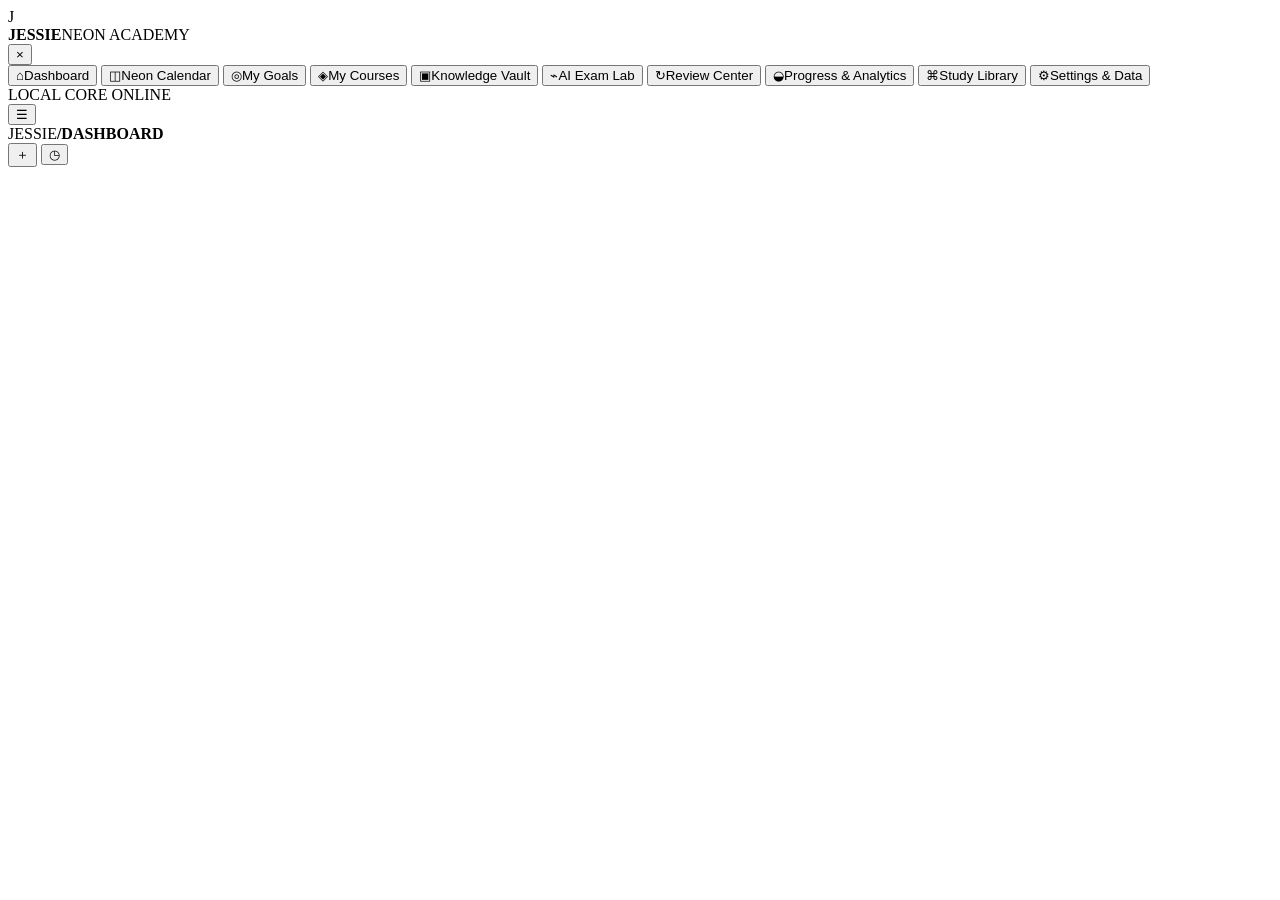
==== academy/index.html @ 430967e5 "Build JESSIE Neon Academy shell" ====
<!doctype html>
<html lang="en">
<head>
<meta charset="utf-8">
<meta name="viewport" content="width=device-width,initial-scale=1,viewport-fit=cover">
<meta name="theme-color" content="#050505">
<meta name="description" content="JESSIE NEON ACADEMY — personal learning calendar, knowledge vault and exam lab.">
<title>JESSIE NEON ACADEMY</title>
<link rel="manifest" href="manifest.json">
<link rel="stylesheet" href="styles.css">
</head>
<body>
<div id="app">
  <aside class="sidebar" id="sidebar">
    <div class="brand">
      <div class="brand-orb">J</div>
      <div><strong>JESSIE</strong><span>NEON ACADEMY</span></div>
    </div>
    <button class="mobile-close" id="mobileClose">×</button>
    <nav id="nav">
      <button class="nav-item active" data-view="dashboard"><span>⌂</span>Dashboard</button>
      <button class="nav-item" data-view="calendar"><span>◫</span>Neon Calendar</button>
      <button class="nav-item" data-view="goals"><span>◎</span>My Goals</button>
      <button class="nav-item" data-view="courses"><span>◈</span>My Courses</button>
      <button class="nav-item" data-view="vault"><span>▣</span>Knowledge Vault</button>
      <button class="nav-item" data-view="exam"><span>⌁</span>AI Exam Lab</button>
      <button class="nav-item" data-view="review"><span>↻</span>Review Center</button>
      <button class="nav-item" data-view="analytics"><span>◒</span>Progress & Analytics</button>
      <button class="nav-item" data-view="library"><span>⌘</span>Study Library</button>
      <button class="nav-item" data-view="settings"><span>⚙</span>Settings & Data</button>
    </nav>
    <div class="side-status"><i></i><span>LOCAL CORE ONLINE</span></div>
  </aside>

  <main class="main">
    <header class="topbar">
      <button class="menu-btn" id="menuBtn">☰</button>
      <div class="crumb"><span>JESSIE</span><b>/</b><strong id="viewTitle">DASHBOARD</strong></div>
      <div class="top-actions">
        <button class="icon-btn" id="quickAdd" title="Quick capture">＋</button>
        <button class="icon-btn" id="todayBtn" title="Today">◷</button>
      </div>
    </header>
    <div id="view" class="view"></div>
  </main>
</div>

<div class="toast-stack" id="toasts"></div>
<div class="modal-backdrop" id="modalBackdrop">
  <div class="modal" id="modal"></div>
</div>

<script src="app.js"></script>
</body>
</html>
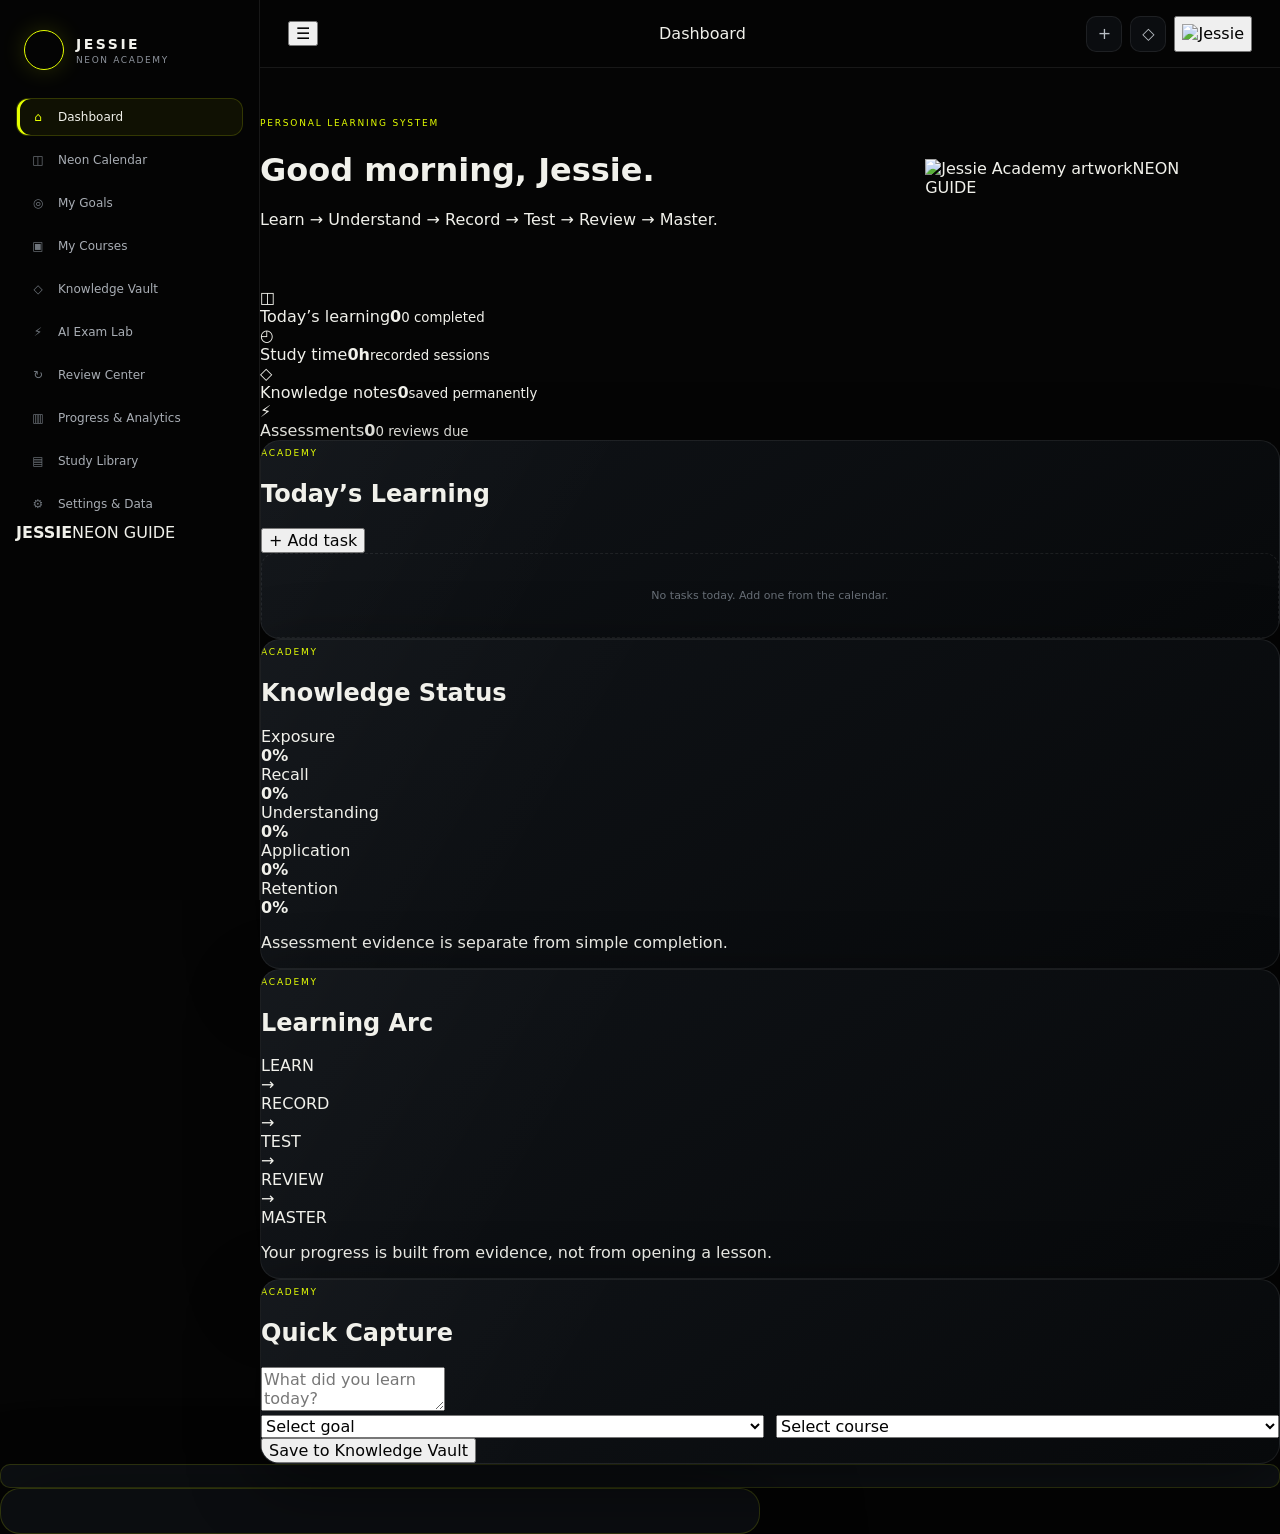
==== commit 624e7128: "Build standalone Neon Academy interface shell with Jessie artwork slot" ====
--- a/academy/index.html
+++ b/academy/index.html
@@ -1,55 +1,32 @@
 <!doctype html>
 <html lang="en">
 <head>
-<meta charset="utf-8">
-<meta name="viewport" content="width=device-width,initial-scale=1,viewport-fit=cover">
-<meta name="theme-color" content="#050505">
-<meta name="description" content="JESSIE NEON ACADEMY — personal learning calendar, knowledge vault and exam lab.">
-<title>JESSIE NEON ACADEMY</title>
-<link rel="manifest" href="manifest.json">
-<link rel="stylesheet" href="styles.css">
+<meta charset="utf-8"><meta name="viewport" content="width=device-width,initial-scale=1,viewport-fit=cover">
+<meta name="theme-color" content="#050505"><meta name="description" content="JESSIE NEON ACADEMY — personal learning calendar, knowledge vault and exam lab.">
+<title>JESSIE NEON ACADEMY</title><link rel="manifest" href="manifest.json"><link rel="stylesheet" href="styles.css">
 </head>
 <body>
 <div id="app">
-  <aside class="sidebar" id="sidebar">
-    <div class="brand">
-      <div class="brand-orb">J</div>
-      <div><strong>JESSIE</strong><span>NEON ACADEMY</span></div>
-    </div>
-    <button class="mobile-close" id="mobileClose">×</button>
-    <nav id="nav">
-      <button class="nav-item active" data-view="dashboard"><span>⌂</span>Dashboard</button>
-      <button class="nav-item" data-view="calendar"><span>◫</span>Neon Calendar</button>
-      <button class="nav-item" data-view="goals"><span>◎</span>My Goals</button>
-      <button class="nav-item" data-view="courses"><span>◈</span>My Courses</button>
-      <button class="nav-item" data-view="vault"><span>▣</span>Knowledge Vault</button>
-      <button class="nav-item" data-view="exam"><span>⌁</span>AI Exam Lab</button>
-      <button class="nav-item" data-view="review"><span>↻</span>Review Center</button>
-      <button class="nav-item" data-view="analytics"><span>◒</span>Progress & Analytics</button>
-      <button class="nav-item" data-view="library"><span>⌘</span>Study Library</button>
-      <button class="nav-item" data-view="settings"><span>⚙</span>Settings & Data</button>
-    </nav>
-    <div class="side-status"><i></i><span>LOCAL CORE ONLINE</span></div>
-  </aside>
-
-  <main class="main">
-    <header class="topbar">
-      <button class="menu-btn" id="menuBtn">☰</button>
-      <div class="crumb"><span>JESSIE</span><b>/</b><strong id="viewTitle">DASHBOARD</strong></div>
-      <div class="top-actions">
-        <button class="icon-btn" id="quickAdd" title="Quick capture">＋</button>
-        <button class="icon-btn" id="todayBtn" title="Today">◷</button>
-      </div>
-    </header>
-    <div id="view" class="view"></div>
-  </main>
-</div>
-
-<div class="toast-stack" id="toasts"></div>
-<div class="modal-backdrop" id="modalBackdrop">
-  <div class="modal" id="modal"></div>
-</div>
-
+<aside class="sidebar" id="sidebar">
+  <div class="brand"><div class="brand-orb"><img src="jessie-academy.webp" alt=""></div><div><strong>JESSIE</strong><span>NEON ACADEMY</span></div></div>
+  <nav id="nav">
+    <button class="nav-item active" data-view="dashboard"><span>⌂</span>Dashboard</button>
+    <button class="nav-item" data-view="calendar"><span>◫</span>Neon Calendar</button>
+    <button class="nav-item" data-view="goals"><span>◎</span>My Goals</button>
+    <button class="nav-item" data-view="courses"><span>▣</span>My Courses</button>
+    <button class="nav-item" data-view="vault"><span>◇</span>Knowledge Vault</button>
+    <button class="nav-item" data-view="exam"><span>⚡</span>AI Exam Lab</button>
+    <button class="nav-item" data-view="review"><span>↻</span>Review Center</button>
+    <button class="nav-item" data-view="analytics"><span>▥</span>Progress & Analytics</button>
+    <button class="nav-item" data-view="library"><span>▤</span>Study Library</button>
+    <button class="nav-item" data-view="settings"><span>⚙</span>Settings & Data</button>
+  </nav>
+  <div class="side-art"><img src="jessie-academy.webp" alt=""><b>JESSIE</b><span>NEON GUIDE</span></div>
+</aside>
+<main class="main">
+<header class="topbar"><button id="mobileMenu" class="mobile-menu">☰</button><div class="page-title">Dashboard</div><div class="top-actions"><button class="icon-btn" data-action="add-task">+</button><button class="icon-btn" data-action="add-note">◇</button><button class="avatar"><img src="jessie-academy.webp" alt="Jessie"></button></div></header>
+<div id="view"></div>
+</main></div>
+<div id="toast" class="toast"></div><div id="modal" class="modal"></div>
 <script src="app.js"></script>
-</body>
-</html>+</body></html>
--- a/academy/styles.css
+++ b/academy/styles.css
@@ -0,0 +1,56 @@
+:root{
+  --black:#050505;--charcoal:#0b0d10;--panel:#0e1115;--panel2:#12161b;
+  --yellow:#e5ff00;--yellow2:#afc000;--white:#f1f1eb;--muted:#8e949d;
+  --line:rgba(229,255,0,.16);--line2:rgba(255,255,255,.08);
+  --shadow:0 20px 70px rgba(0,0,0,.45);--radius:20px;
+  font-family:Inter,ui-sans-serif,system-ui,-apple-system,BlinkMacSystemFont,"Segoe UI",sans-serif;
+}
+*{box-sizing:border-box}html,body{margin:0;min-height:100%;background:var(--black);color:var(--white)}
+body{overflow-x:hidden}
+body:before{content:"";position:fixed;inset:0;pointer-events:none;background:
+ radial-gradient(circle at 78% 12%,rgba(229,255,0,.055),transparent 28%),
+ radial-gradient(circle at 15% 85%,rgba(175,192,0,.04),transparent 30%),
+ linear-gradient(120deg,transparent 0 48%,rgba(255,255,255,.012) 49%,transparent 50%);z-index:-1}
+button,input,textarea,select{font:inherit}button{cursor:pointer}
+button:focus-visible,input:focus-visible,textarea:focus-visible,select:focus-visible{outline:1px solid var(--yellow);outline-offset:2px}
+#app{min-height:100vh;display:flex}
+.sidebar{width:260px;position:fixed;inset:0 auto 0 0;background:rgba(5,5,5,.88);backdrop-filter:blur(22px);border-right:1px solid var(--line2);padding:24px 16px;z-index:20}
+.brand{display:flex;gap:12px;align-items:center;padding:6px 8px 28px}
+.brand-orb{width:40px;height:40px;border:1px solid var(--yellow);border-radius:50%;display:grid;place-items:center;color:var(--yellow);box-shadow:0 0 24px rgba(229,255,0,.16);font-weight:800}
+.brand strong{display:block;letter-spacing:.18em;font-size:14px}.brand span{display:block;color:var(--muted);font-size:9px;letter-spacing:.18em;margin-top:3px}
+nav{display:grid;gap:5px}.nav-item{border:1px solid transparent;background:transparent;color:#a8adb4;text-align:left;padding:11px 12px;border-radius:12px;display:flex;align-items:center;gap:11px;font-size:12px;transition:.2s}
+.nav-item span{width:18px;text-align:center;color:#6f757c}.nav-item:hover{background:rgba(255,255,255,.035);color:var(--white)}.nav-item.active{background:rgba(229,255,0,.055);border-color:var(--line);color:var(--white);box-shadow:inset 3px 0 var(--yellow)}.nav-item.active span{color:var(--yellow)}
+.side-status{position:absolute;bottom:20px;left:24px;right:24px;color:#666c73;font-size:8px;letter-spacing:.16em;display:flex;align-items:center;gap:8px}.side-status i{width:6px;height:6px;border-radius:50%;background:var(--yellow);box-shadow:0 0 12px var(--yellow)}
+.main{margin-left:260px;width:calc(100% - 260px);min-height:100vh}
+.topbar{height:68px;border-bottom:1px solid var(--line2);display:flex;align-items:center;justify-content:space-between;padding:0 28px;background:rgba(5,5,5,.68);backdrop-filter:blur(18px);position:sticky;top:0;z-index:15}
+.crumb{display:flex;align-items:center;gap:9px;font-size:10px;letter-spacing:.14em}.crumb span{color:var(--yellow)}.crumb b{color:#454a50}.crumb strong{font-size:10px}
+.top-actions{display:flex;gap:8px}.icon-btn,.menu-btn{border:1px solid var(--line2);background:#0b0d10;color:#b9bec4;width:36px;height:36px;border-radius:10px}.icon-btn:hover{border-color:var(--line);color:var(--yellow)}
+.menu-btn{display:none}.view{padding:28px;max-width:1500px;margin:auto}
+.page-head{display:flex;align-items:end;justify-content:space-between;gap:18px;margin-bottom:22px}.eyebrow{font-size:9px;letter-spacing:.2em;color:var(--yellow);text-transform:uppercase}.page-head h1{font-size:28px;line-height:1.1;margin:6px 0}.sub{color:var(--muted);font-size:12px;max-width:760px;line-height:1.6}
+.btn{border:1px solid var(--line);background:rgba(229,255,0,.08);color:var(--yellow);border-radius:10px;padding:10px 14px;font-size:11px;font-weight:700}.btn:hover{background:rgba(229,255,0,.14)}.btn.ghost{background:transparent;border-color:var(--line2);color:#c2c6ca}.btn.danger{color:#ff9a9a;border-color:rgba(255,100,100,.2);background:rgba(255,80,80,.04)}
+.grid{display:grid;gap:14px}.g2{grid-template-columns:repeat(2,minmax(0,1fr))}.g3{grid-template-columns:repeat(3,minmax(0,1fr))}.g4{grid-template-columns:repeat(4,minmax(0,1fr))}
+.panel{background:linear-gradient(145deg,rgba(18,22,27,.88),rgba(8,10,12,.9));border:1px solid var(--line2);border-radius:var(--radius);box-shadow:var(--shadow);position:relative;overflow:hidden}.panel:after{content:"";position:absolute;inset:0;pointer-events:none;background:linear-gradient(120deg,rgba(255,255,255,.025),transparent 34%)}.panel-body{padding:18px;position:relative;z-index:1}
+.stat{min-height:125px}.stat small{display:block;color:#777d85;font-size:9px;letter-spacing:.13em;text-transform:uppercase}.stat b{display:block;font-size:30px;margin-top:13px;color:var(--white)}.stat em{font-style:normal;color:var(--yellow);font-size:10px}
+.section-title{display:flex;justify-content:space-between;align-items:center;margin-bottom:13px}.section-title h2{font-size:12px;letter-spacing:.12em;margin:0}.section-title span{font-size:9px;color:#6d737b}
+.progress{height:6px;background:#20242a;border-radius:99px;overflow:hidden}.progress i{display:block;height:100%;background:var(--yellow);box-shadow:0 0 14px rgba(229,255,0,.35)}
+.list{display:grid;gap:8px}.row{border:1px solid var(--line2);border-radius:12px;padding:12px;display:flex;justify-content:space-between;gap:12px;align-items:center;background:rgba(255,255,255,.018)}.row:hover{border-color:var(--line)}
+.row-main{min-width:0}.row-main strong{display:block;font-size:12px}.row-main small{display:block;color:#777e86;margin-top:4px;font-size:10px}.row-actions{display:flex;gap:6px;flex-shrink:0}
+.pill{font-size:8px;border:1px solid var(--line);color:var(--yellow);border-radius:99px;padding:4px 7px;letter-spacing:.08em;text-transform:uppercase}.pill.gray{border-color:var(--line2);color:#8a9098}
+.input,.select,.textarea{width:100%;background:#090b0e;color:var(--white);border:1px solid var(--line2);border-radius:10px;padding:10px 11px;font-size:11px}.textarea{min-height:120px;resize:vertical}.input:focus,.select:focus,.textarea:focus{border-color:var(--line);outline:none}.field{display:grid;gap:6px}.field label{font-size:9px;color:#777d84;letter-spacing:.08em;text-transform:uppercase}.form-grid{display:grid;grid-template-columns:repeat(2,minmax(0,1fr));gap:12px}.form-grid .full{grid-column:1/-1}
+.toolbar{display:flex;gap:8px;flex-wrap:wrap;margin-bottom:14px}.toolbar .input{max-width:300px}
+.calendar{display:grid;grid-template-columns:repeat(7,minmax(0,1fr));border:1px solid var(--line2);border-radius:16px;overflow:hidden}.cal-head{padding:9px;background:#090b0e;color:#777d84;font-size:8px;letter-spacing:.1em;text-align:center;border-right:1px solid var(--line2)}.day{min-height:125px;padding:9px;border-top:1px solid var(--line2);border-right:1px solid var(--line2);background:rgba(255,255,255,.012)}.day.muted{opacity:.45}.day.today{box-shadow:inset 0 0 0 1px var(--yellow);background:rgba(229,255,0,.035)}.day-num{font-size:10px;color:#aaa}.event{margin-top:7px;padding:6px;border-left:2px solid var(--yellow);background:rgba(229,255,0,.045);border-radius:5px;font-size:8px;cursor:pointer}.event.done{opacity:.45;text-decoration:line-through}.event.review{border-left-color:#8e949d}
+.tabs{display:flex;gap:5px;flex-wrap:wrap;margin-bottom:14px}.tab{border:1px solid var(--line2);background:transparent;color:#7f858c;padding:8px 10px;border-radius:9px;font-size:10px}.tab.active{border-color:var(--line);color:var(--yellow);background:rgba(229,255,0,.045)}
+.note{padding:15px;border:1px solid var(--line2);border-radius:14px;background:rgba(255,255,255,.018);cursor:pointer}.note:hover{border-color:var(--line)}.note h3{font-size:13px;margin:0 0 7px}.note p{font-size:10px;color:#8f959c;line-height:1.55;margin:0}.note-meta{display:flex;gap:6px;flex-wrap:wrap;margin-top:10px}
+.mastery{display:flex;align-items:center;gap:12px}.mastery-ring{width:48px;height:48px;border-radius:50%;display:grid;place-items:center;background:conic-gradient(var(--yellow) var(--p),#262a2f 0);position:relative}.mastery-ring:after{content:"";position:absolute;inset:5px;background:#0c0f12;border-radius:50%}.mastery-ring span{position:relative;z-index:1;font-size:9px}
+.exam-q{padding:18px;border:1px solid var(--line2);border-radius:14px;background:#0a0c0f;margin-bottom:10px}.exam-q h3{font-size:13px;line-height:1.5;margin:0 0 14px}.options{display:grid;gap:7px}.option{border:1px solid var(--line2);padding:10px;border-radius:9px;font-size:10px;color:#c2c6ca;cursor:pointer}.option:hover{border-color:var(--line)}.option input{margin-right:7px}.option.correct{border-color:rgba(229,255,0,.45);background:rgba(229,255,0,.06)}.option.wrong{border-color:rgba(255,100,100,.4);background:rgba(255,80,80,.05)}
+.empty{padding:35px;text-align:center;color:#686f77;border:1px dashed var(--line2);border-radius:14px;font-size:11px}.empty b{display:block;color:#b8bdc2;margin-bottom:7px}
+.kpi{display:flex;align-items:center;justify-content:space-between;gap:10px}.kpi b{font-size:24px}.spark{height:70px;display:flex;align-items:end;gap:4px}.spark i{flex:1;background:linear-gradient(to top,rgba(229,255,0,.08),rgba(229,255,0,.7));border-radius:3px 3px 0 0;min-height:4px}
+.modal-backdrop{position:fixed;inset:0;background:rgba(0,0,0,.72);backdrop-filter:blur(9px);display:none;align-items:center;justify-content:center;padding:20px;z-index:50}.modal-backdrop.open{display:flex}.modal{width:min(760px,100%);max-height:90vh;overflow:auto;background:#0b0d10;border:1px solid var(--line);border-radius:20px;box-shadow:0 30px 100px #000;padding:22px}.modal-head{display:flex;justify-content:space-between;align-items:center;margin-bottom:18px}.modal-head h2{margin:0;font-size:16px}.close{border:0;background:transparent;color:#777;font-size:22px}
+.toast-stack{position:fixed;right:18px;bottom:18px;z-index:80;display:grid;gap:8px}.toast{background:#0d1013;border:1px solid var(--line);color:#dce0d9;padding:11px 14px;border-radius:10px;font-size:10px;box-shadow:var(--shadow);animation:toast .25s ease}@keyframes toast{from{transform:translateY(10px);opacity:0}to{transform:none;opacity:1}}
+.hero{min-height:220px;display:grid;grid-template-columns:1.5fr .8fr;align-items:center}.hero-copy h1{font-size:38px;max-width:620px;margin:8px 0 12px}.hero-copy p{color:#8e949c;max-width:650px;font-size:12px;line-height:1.7}.orbital{height:190px;position:relative;display:grid;place-items:center}.orbital .core{width:92px;height:92px;border:1px solid var(--yellow);border-radius:50%;display:grid;place-items:center;color:var(--yellow);box-shadow:0 0 45px rgba(229,255,0,.12)}.orbital:before,.orbital:after{content:"";position:absolute;border:1px solid rgba(229,255,0,.16);border-radius:50%;width:150px;height:70px;transform:rotate(-22deg)}.orbital:after{width:210px;height:110px;transform:rotate(34deg);border-color:rgba(255,255,255,.08)}
+.timeline{display:grid;gap:8px}.timeline .row{padding:10px}.time{color:var(--yellow);font-size:9px;width:45px}
+.toast button{background:none;border:0;color:var(--yellow)}
+.reduced *{animation:none!important;transition:none!important;scroll-behavior:auto!important}
+@media(max-width:1050px){.sidebar{width:220px}.main{margin-left:220px;width:calc(100% - 220px)}.g4{grid-template-columns:repeat(2,minmax(0,1fr))}}
+@media(max-width:760px){.sidebar{transform:translateX(-100%);transition:.25s;width:270px}.sidebar.open{transform:none}.main{margin-left:0;width:100%}.menu-btn{display:block}.topbar{padding:0 15px}.view{padding:18px 14px}.g2,.g3,.g4,.form-grid,.hero{grid-template-columns:1fr}.calendar{grid-template-columns:repeat(7,minmax(90px,1fr));overflow:auto}.calendar>*{min-width:90px}.calendar{display:grid}.hero-copy h1{font-size:30px}.page-head{align-items:start;flex-direction:column}.toolbar .input{max-width:none}.top-actions{margin-left:auto}}
+@media(prefers-reduced-motion:reduce){*{animation:none!important;transition:none!important}}
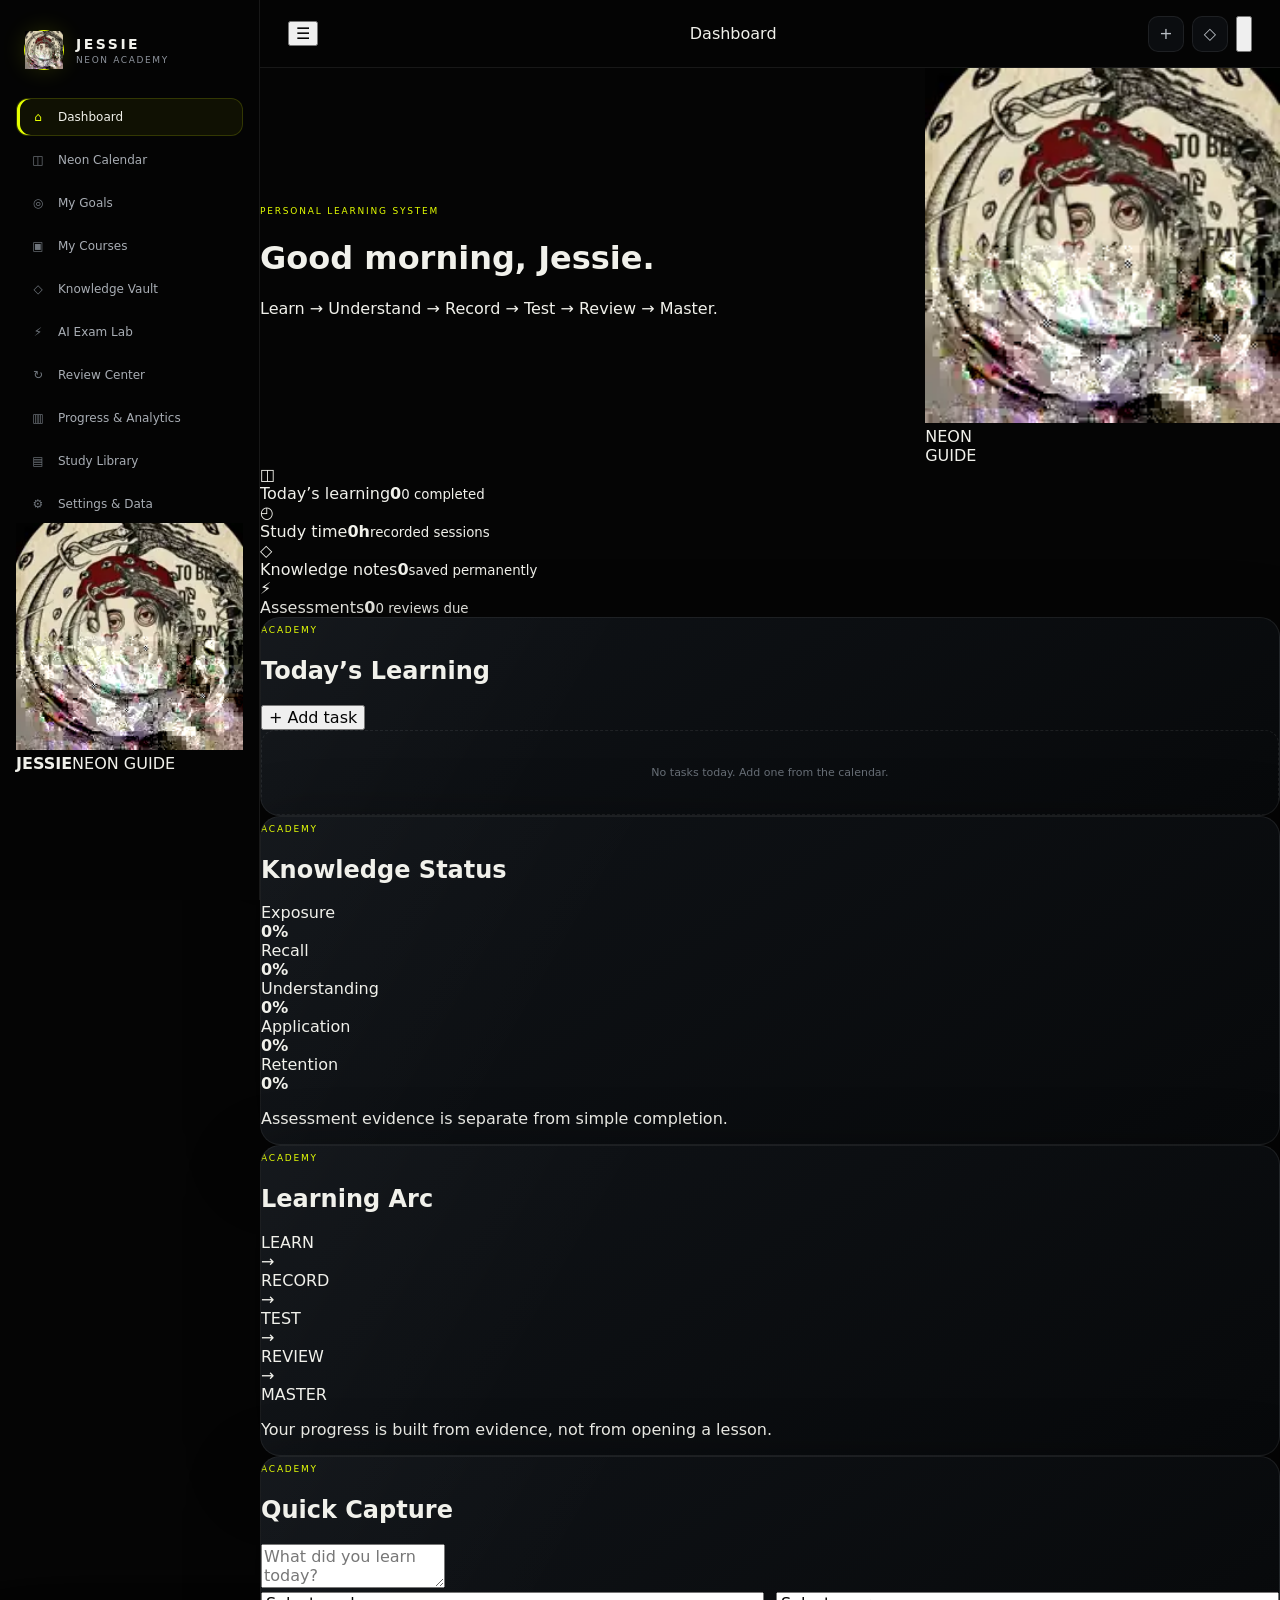
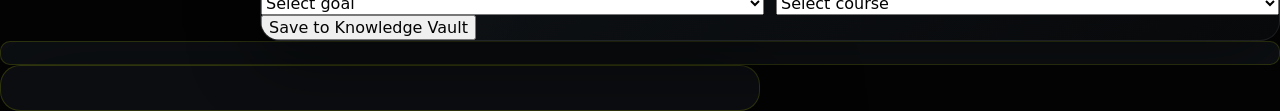
==== commit a3ecf368: "Point Academy shell to Jessie artwork asset" ====
--- a/academy/index.html
+++ b/academy/index.html
@@ -8,7 +8,7 @@
 <body>
 <div id="app">
 <aside class="sidebar" id="sidebar">
-  <div class="brand"><div class="brand-orb"><img src="jessie-academy.webp" alt=""></div><div><strong>JESSIE</strong><span>NEON ACADEMY</span></div></div>
+  <div class="brand"><div class="brand-orb"><img src="jessie-academy.svg" alt=""></div><div><strong>JESSIE</strong><span>NEON ACADEMY</span></div></div>
   <nav id="nav">
     <button class="nav-item active" data-view="dashboard"><span>⌂</span>Dashboard</button>
     <button class="nav-item" data-view="calendar"><span>◫</span>Neon Calendar</button>
@@ -21,10 +21,10 @@
     <button class="nav-item" data-view="library"><span>▤</span>Study Library</button>
     <button class="nav-item" data-view="settings"><span>⚙</span>Settings & Data</button>
   </nav>
-  <div class="side-art"><img src="jessie-academy.webp" alt=""><b>JESSIE</b><span>NEON GUIDE</span></div>
+  <div class="side-art"><img src="jessie-academy.svg" alt=""><b>JESSIE</b><span>NEON GUIDE</span></div>
 </aside>
 <main class="main">
-<header class="topbar"><button id="mobileMenu" class="mobile-menu">☰</button><div class="page-title">Dashboard</div><div class="top-actions"><button class="icon-btn" data-action="add-task">+</button><button class="icon-btn" data-action="add-note">◇</button><button class="avatar"><img src="jessie-academy.webp" alt="Jessie"></button></div></header>
+<header class="topbar"><button id="mobileMenu" class="mobile-menu">☰</button><div class="page-title">Dashboard</div><div class="top-actions"><button class="icon-btn" data-action="add-task">+</button><button class="icon-btn" data-action="add-note">◇</button><button class="avatar"><img src="jessie-academy.svg" alt="Jessie"></button></div></header>
 <div id="view"></div>
 </main></div>
 <div id="toast" class="toast"></div><div id="modal" class="modal"></div>
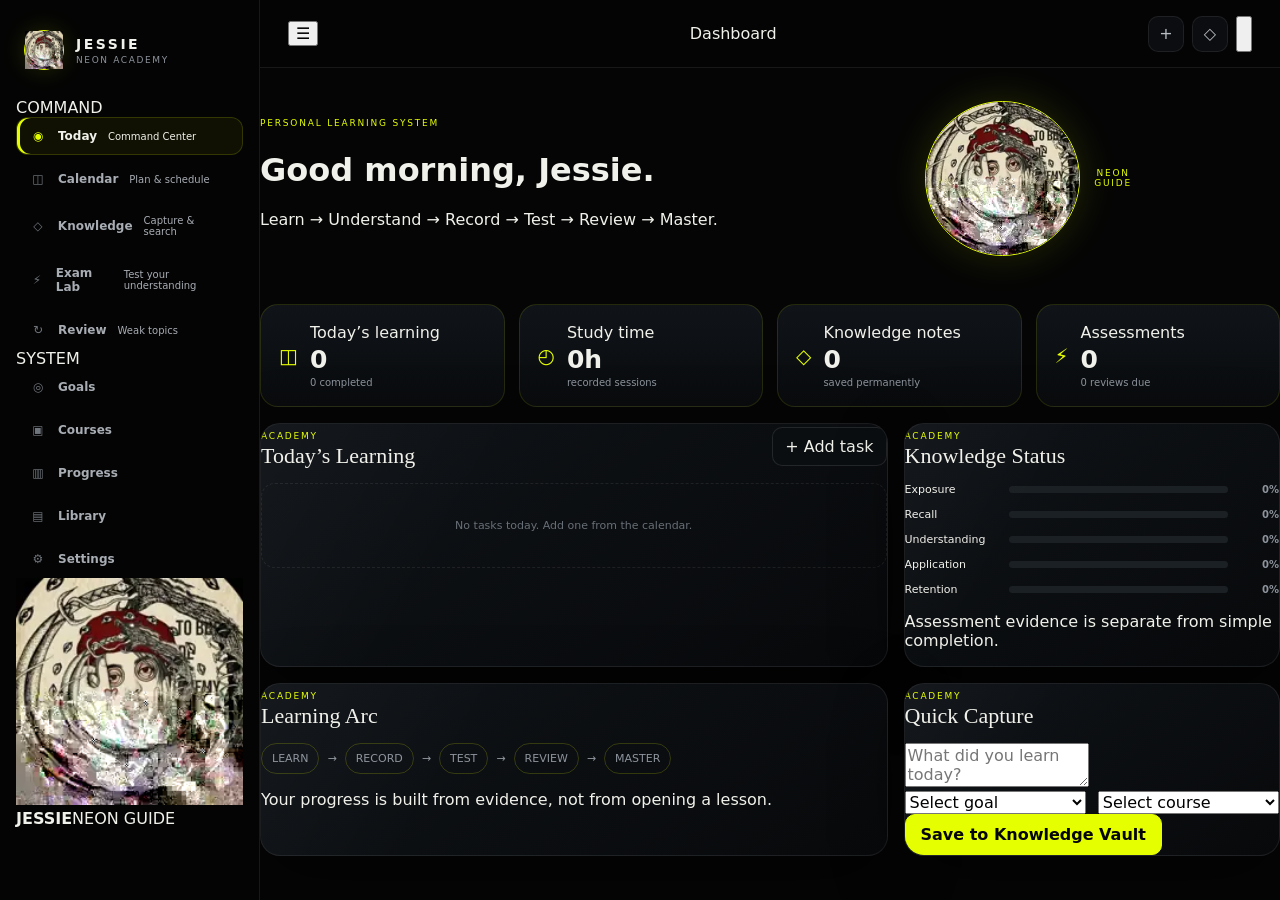
==== commit 38f6eec1: "Redesign Academy navigation for holographic command center" ====
--- a/academy/index.html
+++ b/academy/index.html
@@ -9,17 +9,21 @@
 <div id="app">
 <aside class="sidebar" id="sidebar">
   <div class="brand"><div class="brand-orb"><img src="jessie-academy.svg" alt=""></div><div><strong>JESSIE</strong><span>NEON ACADEMY</span></div></div>
+  <div class="nav-label">COMMAND</div>
   <nav id="nav">
-    <button class="nav-item active" data-view="dashboard"><span>⌂</span>Dashboard</button>
-    <button class="nav-item" data-view="calendar"><span>◫</span>Neon Calendar</button>
-    <button class="nav-item" data-view="goals"><span>◎</span>My Goals</button>
-    <button class="nav-item" data-view="courses"><span>▣</span>My Courses</button>
-    <button class="nav-item" data-view="vault"><span>◇</span>Knowledge Vault</button>
-    <button class="nav-item" data-view="exam"><span>⚡</span>AI Exam Lab</button>
-    <button class="nav-item" data-view="review"><span>↻</span>Review Center</button>
-    <button class="nav-item" data-view="analytics"><span>▥</span>Progress & Analytics</button>
-    <button class="nav-item" data-view="library"><span>▤</span>Study Library</button>
-    <button class="nav-item" data-view="settings"><span>⚙</span>Settings & Data</button>
+    <button class="nav-item active" data-view="dashboard"><span>◉</span><b>Today</b><small>Command Center</small></button>
+    <button class="nav-item" data-view="calendar"><span>◫</span><b>Calendar</b><small>Plan & schedule</small></button>
+    <button class="nav-item" data-view="vault"><span>◇</span><b>Knowledge</b><small>Capture & search</small></button>
+    <button class="nav-item" data-view="exam"><span>⚡</span><b>Exam Lab</b><small>Test your understanding</small></button>
+    <button class="nav-item" data-view="review"><span>↻</span><b>Review</b><small>Weak topics</small></button>
+  </nav>
+  <div class="nav-label secondary-label">SYSTEM</div>
+  <nav id="nav-secondary">
+    <button class="nav-item" data-view="goals"><span>◎</span><b>Goals</b></button>
+    <button class="nav-item" data-view="courses"><span>▣</span><b>Courses</b></button>
+    <button class="nav-item" data-view="analytics"><span>▥</span><b>Progress</b></button>
+    <button class="nav-item" data-view="library"><span>▤</span><b>Library</b></button>
+    <button class="nav-item" data-view="settings"><span>⚙</span><b>Settings</b></button>
   </nav>
   <div class="side-art"><img src="jessie-academy.svg" alt=""><b>JESSIE</b><span>NEON GUIDE</span></div>
 </aside>
--- a/academy/styles.css
+++ b/academy/styles.css
@@ -54,3 +54,22 @@
 @media(max-width:1050px){.sidebar{width:220px}.main{margin-left:220px;width:calc(100% - 220px)}.g4{grid-template-columns:repeat(2,minmax(0,1fr))}}
 @media(max-width:760px){.sidebar{transform:translateX(-100%);transition:.25s;width:270px}.sidebar.open{transform:none}.main{margin-left:0;width:100%}.menu-btn{display:block}.topbar{padding:0 15px}.view{padding:18px 14px}.g2,.g3,.g4,.form-grid,.hero{grid-template-columns:1fr}.calendar{grid-template-columns:repeat(7,minmax(90px,1fr));overflow:auto}.calendar>*{min-width:90px}.calendar{display:grid}.hero-copy h1{font-size:30px}.page-head{align-items:start;flex-direction:column}.toolbar .input{max-width:none}.top-actions{margin-left:auto}}
 @media(prefers-reduced-motion:reduce){*{animation:none!important;transition:none!important}}
+
+/* Standalone Academy application layer */
+.stat-card{display:flex;gap:12px;align-items:center;padding:18px;border:1px solid rgba(229,255,0,.12);border-radius:18px;background:linear-gradient(180deg,#101419,#090b0d)}
+.stat-card small,.stat-card em{display:block;color:#8e949d;font-size:10px;font-style:normal}.stat-card strong{display:block;font-size:25px;margin:3px 0}.stat-icon{color:#e5ff00;font-size:20px}
+.stats{display:grid;grid-template-columns:repeat(4,1fr);gap:14px;margin:16px 0}.grid-2{display:grid;grid-template-columns:1.25fr .75fr;gap:16px;margin-top:16px}
+.panel-head{display:flex;align-items:center;justify-content:space-between;margin-bottom:14px}.panel-head h2{margin:0;font:400 22px Georgia,serif}
+.hero-art{display:flex;align-items:center;gap:14px;color:#e5ff00;font-size:9px;letter-spacing:.2em;text-align:center}.hero-art img{width:155px;height:155px;border-radius:50%;object-fit:cover;border:1px solid #e5ff00;box-shadow:0 0 40px rgba(229,255,0,.15)}
+.agenda{display:grid;gap:7px}.list-row{width:100%;display:flex;align-items:center;gap:12px;border:1px solid transparent;background:rgba(255,255,255,.02);color:#f1f1eb;padding:12px;border-radius:11px;text-align:left}.list-row:hover{border-color:rgba(229,255,0,.22)}.list-row .row-icon{color:#e5ff00;width:22px}.list-row span:nth-child(2){flex:1}.list-row b,.list-row small{display:block}.list-row small{color:#8e949d;font-size:10px;margin-top:4px}.list-row em{font-style:normal;color:#afc000;font-size:9px;text-transform:uppercase}
+.mastery-stack{display:grid;gap:12px}.bar-row{display:grid;grid-template-columns:95px 1fr 42px;gap:9px;align-items:center;font-size:11px}.bar-row div{height:7px;background:#1b2024;border-radius:8px;overflow:hidden}.bar-row i{display:block;height:100%;background:#e5ff00;border-radius:8px}.bar-row b{font-size:10px;color:#8e949d;text-align:right}.arc{display:flex;flex-wrap:wrap;gap:8px;align-items:center;color:#8e949d;font-size:11px}.arc b{padding:8px 10px;border:1px solid rgba(229,255,0,.18);border-radius:18px;color:#f1f1eb}
+.primary{border:1px solid #e5ff00;background:#e5ff00;color:#050505;border-radius:10px;padding:10px 15px;font-weight:700}.ghost{border:1px solid rgba(255,255,255,.1);background:#0b0e11;color:#f1f1eb;border-radius:10px;padding:9px 12px}
+.section-intro{display:flex;justify-content:space-between;align-items:end;gap:20px;margin-bottom:20px}.section-intro h1,.calendar-toolbar h1{font:400 clamp(30px,4vw,52px)/1.05 Georgia,serif;margin:0}.section-intro p{color:#8e949d}.cards,.notes-grid,.library-grid{display:grid;grid-template-columns:repeat(3,1fr);gap:15px}.entity-card,.note-card,.review-card{padding:19px;border:1px solid rgba(255,255,255,.08);border-radius:18px;background:linear-gradient(180deg,#101419,#090b0d)}.entity-card h2,.note-card h2,.review-card h2{font:400 22px Georgia,serif;margin:12px 0 7px}.entity-card p,.note-card p,.review-card p{color:#8e949d;font-size:12px;line-height:1.55}.tag{display:inline-block;color:#e5ff00;font-size:9px;letter-spacing:.12em;border:1px solid rgba(229,255,0,.18);padding:5px 7px;border-radius:999px}.meta,.note-meta{display:flex;flex-wrap:wrap;gap:8px;color:#747b84;font-size:10px}.card-actions,.note-actions{display:flex;gap:7px;margin-top:15px}.card-actions button,.note-top button{border:1px solid rgba(255,255,255,.1);background:transparent;color:#aeb3ba;border-radius:8px;padding:7px 9px;font-size:10px}.note-top{display:flex;justify-content:space-between}.vault-tools{margin-bottom:15px}
+.calendar-toolbar{display:flex;justify-content:space-between;align-items:end;gap:20px;margin-bottom:20px}.toolbar-actions{display:flex;gap:7px;align-items:center;flex-wrap:wrap}.seg{display:flex;border:1px solid rgba(255,255,255,.1);border-radius:10px;overflow:hidden}.seg button{border:0;border-radius:0;background:#0b0e11;color:#f1f1eb;padding:9px 12px}.seg button.sel{background:rgba(229,255,0,.1);color:#e5ff00}
+.calendar-layout{display:grid;grid-template-columns:1fr 350px;gap:16px}.calendar-panel,.agenda-card,.week-col,.question-card{border:1px solid rgba(255,255,255,.08);border-radius:18px;background:linear-gradient(180deg,#101419,#090b0d)}.calendar-panel{padding:17px}.calendar-weekdays,.calendar-grid{display:grid;grid-template-columns:repeat(7,1fr)}.calendar-weekdays span{font-size:9px;color:#70767e;padding:9px}.day-cell{min-height:110px;border:1px solid rgba(255,255,255,.06);padding:9px;cursor:pointer}.day-cell:hover,.today-cell{border-color:rgba(229,255,0,.25);background:rgba(229,255,0,.025)}.muted-day{opacity:.35}.day-num{font-size:11px}.day-dots{display:flex;gap:4px;margin:9px 0}.day-dots i{width:5px;height:5px;background:#e5ff00;border-radius:50%}.day-dots i.done{background:#657000}.day-mini{display:grid;gap:3px}.day-mini span{font-size:8px;color:#8d949c;white-space:nowrap;overflow:hidden}.legend{padding:12px 4px 0;color:#7e858d;font-size:9px}.agenda-card{padding:16px}.week-grid{display:grid;grid-template-columns:repeat(7,1fr);gap:8px}.week-col{min-height:430px;padding:11px}.week-col header{font-size:11px;color:#8d949c;padding:5px;border-bottom:1px solid rgba(255,255,255,.08);margin-bottom:8px}.week-col header b{color:#e5ff00;float:right}.week-task{width:100%;border:1px solid rgba(255,255,255,.08);background:#0a0d0f;color:#f1f1eb;border-radius:10px;text-align:left;padding:9px;margin-bottom:7px;font-size:10px}.week-task small{display:block;color:#8e949d;margin-top:5px}.add-mini{width:100%;background:transparent;color:#e5ff00;border:1px dashed rgba(229,255,0,.18);border-radius:8px;padding:7px}.day-view{max-width:850px}.day-head{display:flex;justify-content:space-between;border-bottom:1px solid rgba(255,255,255,.08);padding:10px 0 16px;margin-bottom:16px}.day-head b{color:#e5ff00;font-size:10px}
+.exam-builder{display:grid;grid-template-columns:1fr 1fr 1fr auto;gap:10px;align-items:end;margin-bottom:18px}.exam-builder label{margin:0}.exam-active{max-width:900px;margin:35px auto}.exam-progress{display:flex;justify-content:space-between;color:#8e949d;font-size:10px;letter-spacing:.12em;margin-bottom:12px}.question-card{padding:30px}.question-card h1{font:400 31px/1.2 Georgia,serif;margin:10px 0 20px}.question-card textarea{min-height:220px}.question-actions{display:flex;justify-content:flex-end;gap:9px;margin-top:15px}.results{max-width:900px;margin:auto}.result-hero{text-align:center;padding:35px;border:1px solid rgba(229,255,0,.2);border-radius:20px;margin-bottom:14px}.result-hero strong{display:block;font-size:72px;color:#e5ff00}.result-row{display:flex;gap:12px;justify-content:space-between;align-items:center;margin:7px 0;padding:15px;border:1px solid rgba(255,255,255,.08);border-radius:14px;background:#0e1115}.result-row span{flex:1}.result-row b,.result-row small{display:block}.result-row small{color:#8e949d;font-size:10px;margin-top:5px}.pass{color:#e5ff00}.fail{color:#b6b6a8}.review-list{display:grid;grid-template-columns:repeat(3,1fr);gap:15px}.chart{height:230px;display:flex;align-items:end;gap:12px;padding:15px}.chart-bar{height:100%;flex:1;display:flex;align-items:end;justify-content:center}.chart-bar i{display:block;width:60%;background:#e5ff00;border-radius:7px 7px 0 0}.settings-grid{display:grid;grid-template-columns:repeat(3,1fr);gap:15px}.danger{border-color:rgba(255,255,255,.13)}.danger-btn{border:1px solid #777768;background:transparent;color:#bdbda9;padding:10px 13px;border-radius:9px}.toggle{display:flex;align-items:center;gap:9px}.toggle input{width:auto}
+.modal{display:none;position:fixed;inset:0;background:rgba(0,0,0,.72);backdrop-filter:blur(10px);z-index:100;align-items:center;justify-content:center;padding:20px}.modal.show{display:flex}.modal-card{width:min(650px,100%);max-height:90vh;overflow:auto;background:#0b0e11;border:1px solid rgba(229,255,0,.18);border-radius:20px;padding:22px}.modal-head{display:flex;justify-content:space-between;align-items:center;margin-bottom:18px}.modal-head h2{font:400 25px Georgia,serif;margin:0}.modal-head button{border:0;background:transparent;color:#8e949d;font-size:25px}.modal-actions{display:flex;justify-content:flex-end;gap:8px;margin-top:12px}.toast{position:fixed;right:20px;bottom:20px;z-index:120;background:#11151a;border:1px solid #e5ff00;color:#f1f1eb;padding:11px 14px;border-radius:10px;opacity:0;transform:translateY(10px);pointer-events:none;transition:.2s}.toast.show{opacity:1;transform:none}.reduced-motion *{animation:none!important;transition:none!important}
+@media(max-width:1100px){.stats{grid-template-columns:repeat(2,1fr)}.calendar-layout{grid-template-columns:1fr}.cards,.notes-grid,.library-grid,.review-list{grid-template-columns:repeat(2,1fr)}.settings-grid{grid-template-columns:1fr 1fr}.exam-builder{grid-template-columns:1fr 1fr}.week-grid{overflow:auto;grid-template-columns:repeat(7,minmax(150px,1fr))}}
+@media(max-width:760px){.sidebar{transform:translateX(-100%);transition:.25s;width:270px}.sidebar.open{transform:none}.main{margin-left:0}.mobile-menu{display:block}.view{padding:18px}.hero{padding:22px}.hero-art{display:none}.stats,.grid-2,.cards,.notes-grid,.library-grid,.review-list,.settings-grid{grid-template-columns:1fr}.calendar-toolbar,.section-intro{align-items:flex-start;flex-direction:column}.day-cell{min-height:88px;padding:6px}.day-mini{display:none}.calendar-weekdays span{font-size:7px}.form-grid,.exam-builder{grid-template-columns:1fr}.question-card{padding:20px}.question-card h1{font-size:25px}}
+
+.arc-node{border:1px solid rgba(229,255,0,.18);padding:8px 10px;border-radius:18px}.side-agenda{min-width:0}.exam-history{display:grid;gap:7px}.list-row.static{cursor:default}.results-list{display:grid;gap:7px}.workspace{display:grid;gap:10px}.workspace-title{display:flex;justify-content:space-between;gap:12px;margin-bottom:8px}.workspace-title span{color:#8e949d;font-size:10px}
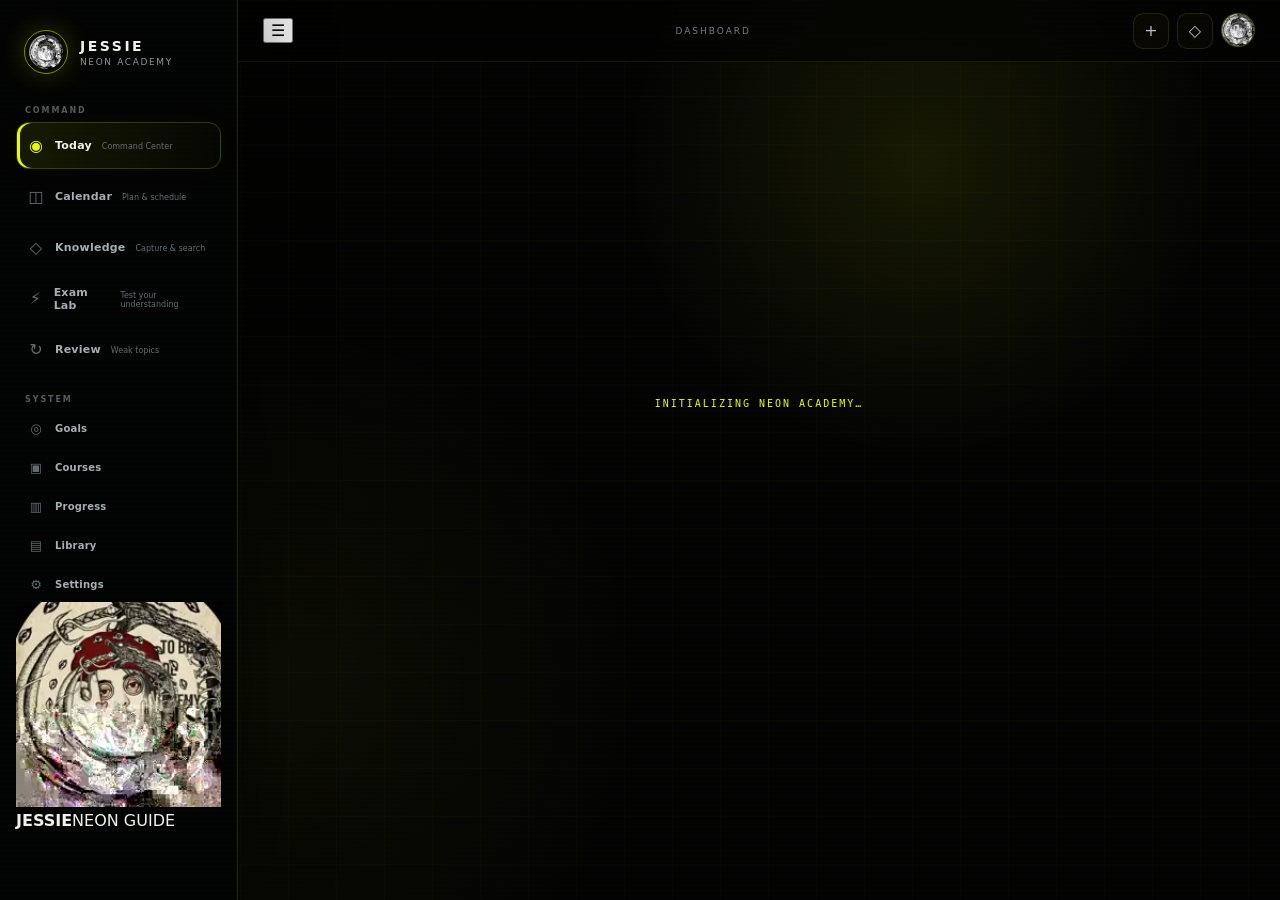
==== commit ce4f928a: "Bust Academy assets and add boot fallback" ====
--- a/academy/index.html
+++ b/academy/index.html
@@ -3,7 +3,7 @@
 <head>
 <meta charset="utf-8"><meta name="viewport" content="width=device-width,initial-scale=1,viewport-fit=cover">
 <meta name="theme-color" content="#050505"><meta name="description" content="JESSIE NEON ACADEMY — personal learning calendar, knowledge vault and exam lab.">
-<title>JESSIE NEON ACADEMY</title><link rel="manifest" href="manifest.json"><link rel="stylesheet" href="styles.css">
+<title>JESSIE NEON ACADEMY</title><link rel="manifest" href="manifest.json"><link rel="stylesheet" href="styles.css?v=20261001b">
 </head>
 <body>
 <div id="app">
@@ -29,8 +29,8 @@
 </aside>
 <main class="main">
 <header class="topbar"><button id="mobileMenu" class="mobile-menu">☰</button><div class="page-title">Dashboard</div><div class="top-actions"><button class="icon-btn" data-action="add-task">+</button><button class="icon-btn" data-action="add-note">◇</button><button class="avatar"><img src="jessie-academy.svg" alt="Jessie"></button></div></header>
-<div id="view"></div>
+<div id="view"><div style="min-height:70vh;display:grid;place-items:center;color:#e5ff00;font:10px ui-monospace,monospace;letter-spacing:.2em">INITIALIZING NEON ACADEMY…</div></div>
 </main></div>
 <div id="toast" class="toast"></div><div id="modal" class="modal"></div>
-<script src="app.js"></script>
+<script src="app.js?v=20261001b"></script>
 </body></html>
--- a/academy/styles.css
+++ b/academy/styles.css
@@ -73,3 +73,148 @@
 @media(max-width:760px){.sidebar{transform:translateX(-100%);transition:.25s;width:270px}.sidebar.open{transform:none}.main{margin-left:0}.mobile-menu{display:block}.view{padding:18px}.hero{padding:22px}.hero-art{display:none}.stats,.grid-2,.cards,.notes-grid,.library-grid,.review-list,.settings-grid{grid-template-columns:1fr}.calendar-toolbar,.section-intro{align-items:flex-start;flex-direction:column}.day-cell{min-height:88px;padding:6px}.day-mini{display:none}.calendar-weekdays span{font-size:7px}.form-grid,.exam-builder{grid-template-columns:1fr}.question-card{padding:20px}.question-card h1{font-size:25px}}
 
 .arc-node{border:1px solid rgba(229,255,0,.18);padding:8px 10px;border-radius:18px}.side-agenda{min-width:0}.exam-history{display:grid;gap:7px}.list-row.static{cursor:default}.results-list{display:grid;gap:7px}.workspace{display:grid;gap:10px}.workspace-title{display:flex;justify-content:space-between;gap:12px;margin-bottom:8px}.workspace-title span{color:#8e949d;font-size:10px}
+
+/* =========================================================
+   JESSIE NEON ACADEMY — HOLOGRAPHIC COMMAND CENTER
+   Visual layer only: existing learning/data engine preserved.
+   ========================================================= */
+body{
+  background:#030303;
+  background-image:
+    radial-gradient(circle at 72% 18%,rgba(229,255,0,.09),transparent 25%),
+    radial-gradient(circle at 22% 76%,rgba(229,255,0,.045),transparent 30%),
+    linear-gradient(rgba(229,255,0,.018) 1px,transparent 1px),
+    linear-gradient(90deg,rgba(229,255,0,.014) 1px,transparent 1px);
+  background-size:auto,auto,48px 48px,48px 48px;
+}
+body:after{
+  content:"";position:fixed;inset:0;pointer-events:none;z-index:9999;opacity:.045;
+  background:repeating-linear-gradient(0deg,transparent 0 3px,rgba(229,255,0,.12) 4px,transparent 5px);
+  mix-blend-mode:screen;
+}
+.sidebar{
+  width:238px;background:rgba(3,4,4,.92);
+  border-right:1px solid rgba(229,255,0,.13);
+  box-shadow:16px 0 70px rgba(0,0,0,.45),inset -1px 0 rgba(229,255,0,.035);
+}
+.brand{padding-bottom:20px}
+.brand-orb{position:relative;width:44px;height:44px;overflow:hidden;border-color:rgba(229,255,0,.55);box-shadow:0 0 28px rgba(229,255,0,.2),inset 0 0 20px rgba(229,255,0,.08)}
+.brand-orb:before{content:"";position:absolute;inset:-12px;border:1px dashed rgba(229,255,0,.55);border-radius:50%;animation:spin 8s linear infinite}
+.brand-orb img{width:34px;height:34px;object-fit:cover;border-radius:50%;filter:grayscale(1) contrast(1.15)}
+.nav-label{margin:12px 9px 7px;color:#555b62;font-size:8px;letter-spacing:.24em;font-weight:800}
+.nav-label:first-of-type{margin-top:0}
+.secondary-label{margin-top:22px}
+#nav,#nav-secondary{gap:4px}
+.nav-item{
+  min-height:47px;padding:8px 10px;border-radius:13px;gap:10px;
+  position:relative;overflow:hidden;
+}
+.nav-item:after{content:"";position:absolute;left:-100%;top:0;width:60%;height:100%;background:linear-gradient(90deg,transparent,rgba(229,255,0,.08),transparent);transition:left .45s}
+.nav-item:hover:after{left:140%}
+.nav-item span{font-size:16px;color:#646a71}
+.nav-item b{font-size:11px;display:block;font-weight:700;letter-spacing:.02em}
+.nav-item small{display:block;font-size:8px;color:#666c73;margin-top:2px}
+#nav-secondary .nav-item{min-height:35px}
+#nav-secondary .nav-item b{font-size:10px}
+#nav-secondary .nav-item span{font-size:13px}
+.nav-item.active{
+  background:linear-gradient(90deg,rgba(229,255,0,.095),rgba(229,255,0,.02));
+  border-color:rgba(229,255,0,.18);
+  box-shadow:inset 3px 0 var(--yellow),0 0 28px rgba(229,255,0,.035);
+}
+.main{margin-left:238px;width:calc(100% - 238px)}
+.topbar{
+  height:62px;padding:0 25px;background:rgba(3,3,3,.72);
+  border-bottom-color:rgba(229,255,0,.08);
+}
+.page-title{font-size:9px;letter-spacing:.22em;text-transform:uppercase;color:#767c83}
+.top-actions .icon-btn{border-color:rgba(229,255,0,.12);background:rgba(229,255,0,.025)}
+.top-actions .avatar{width:34px;height:34px;border:1px solid rgba(229,255,0,.3);border-radius:50%;padding:0;overflow:hidden;background:#050505}
+.top-actions .avatar img{width:100%;height:100%;object-fit:cover;filter:grayscale(1)}
+#view{padding:26px 28px 48px;max-width:1600px;margin:auto}
+
+/* Hero command center */
+.command-center{
+  min-height:455px;position:relative;display:grid;grid-template-columns:1fr 1fr;
+  align-items:center;overflow:hidden;border:1px solid rgba(229,255,0,.12);
+  border-radius:28px;background:
+    radial-gradient(circle at 72% 48%,rgba(229,255,0,.075),transparent 23%),
+    linear-gradient(125deg,rgba(14,17,20,.98),rgba(3,4,4,.98));
+  box-shadow:0 30px 100px rgba(0,0,0,.55),inset 0 0 80px rgba(229,255,0,.018);
+}
+.command-center:before{
+  content:"";position:absolute;inset:0;background:
+    linear-gradient(90deg,transparent 49.8%,rgba(229,255,0,.07) 50%,transparent 50.2%),
+    linear-gradient(0deg,transparent 49.8%,rgba(229,255,0,.045) 50%,transparent 50.2%);
+  background-size:100% 100%,100% 100%;opacity:.35;pointer-events:none;
+}
+.scanline{
+  position:absolute;left:0;right:0;height:1px;top:-2px;background:linear-gradient(90deg,transparent,var(--yellow),transparent);
+  box-shadow:0 0 18px var(--yellow);opacity:.7;animation:scanDown 6s linear infinite;pointer-events:none;
+}
+.hud-corner{position:absolute;width:32px;height:32px;border-color:rgba(229,255,0,.45);pointer-events:none}
+.hud-corner.tl{left:18px;top:18px;border-left:1px solid;border-top:1px solid}.hud-corner.tr{right:18px;top:18px;border-right:1px solid;border-top:1px solid}
+.hud-corner.bl{left:18px;bottom:18px;border-left:1px solid;border-bottom:1px solid}.hud-corner.br{right:18px;bottom:18px;border-right:1px solid;border-bottom:1px solid}
+.hero-copy{position:relative;z-index:3;padding:56px 8%}
+.hero-copy h1{font-size:clamp(34px,4.2vw,64px);line-height:.93;letter-spacing:-.055em;margin:14px 0 18px;font-weight:800}
+.hero-copy h1 em{font-style:normal;color:var(--yellow);text-shadow:0 0 28px rgba(229,255,0,.18)}
+.hero-copy p{color:#8c9299;font-size:12px;max-width:440px;line-height:1.7}
+.live-status{display:flex;align-items:center;gap:9px;margin-top:26px;color:#6d737a;font-size:8px;letter-spacing:.2em}
+.live-status i{width:6px;height:6px;border-radius:50%;background:var(--yellow);box-shadow:0 0 15px var(--yellow);animation:pulse 1.7s ease-in-out infinite}.live-status span{color:#30343a}
+.holo-stage{height:100%;min-height:430px;position:relative;display:grid;place-items:center;isolation:isolate}
+.holo-stage:before{content:"";position:absolute;width:270px;height:270px;border-radius:50%;background:radial-gradient(circle,rgba(229,255,0,.11),rgba(229,255,0,.025) 42%,transparent 70%);filter:blur(3px);animation:holoPulse 3.8s ease-in-out infinite}
+.holo-grid{position:absolute;width:440px;height:180px;bottom:45px;transform:perspective(400px) rotateX(64deg);background-image:linear-gradient(rgba(229,255,0,.09) 1px,transparent 1px),linear-gradient(90deg,rgba(229,255,0,.09) 1px,transparent 1px);background-size:32px 32px;mask-image:linear-gradient(to top,rgba(0,0,0,1),transparent);opacity:.5}
+.jessie-holo{position:relative;z-index:5;width:270px;height:350px;display:grid;place-items:center;filter:grayscale(1) drop-shadow(0 0 22px rgba(229,255,0,.2));animation:floatJessie 5s ease-in-out infinite}
+.jessie-holo:before{content:"";position:absolute;inset:7% 3%;background:repeating-linear-gradient(0deg,transparent 0 7px,rgba(229,255,0,.13) 8px,transparent 9px);mix-blend-mode:screen;animation:scanFlicker 2.5s steps(3) infinite;pointer-events:none}
+.jessie-holo img{width:100%;height:100%;object-fit:contain;filter:grayscale(1) contrast(1.08) brightness(.9)}
+.orbit{position:absolute;border:1px solid rgba(229,255,0,.28);border-radius:50%;transform-style:preserve-3d;pointer-events:none}
+.orbit-a{width:355px;height:145px;transform:rotate(-17deg);animation:orbitA 9s linear infinite}
+.orbit-b{width:330px;height:210px;transform:rotate(55deg);border-style:dashed;opacity:.65;animation:orbitB 13s linear infinite}
+.orbit-c{width:400px;height:270px;transform:rotate(-68deg);opacity:.28;animation:orbitC 18s linear infinite}
+.scan-ring{position:absolute;width:295px;height:295px;border:1px solid rgba(229,255,0,.18);border-radius:50%;box-shadow:0 0 30px rgba(229,255,0,.06),inset 0 0 30px rgba(229,255,0,.035);animation:ringPulse 3s ease-in-out infinite}
+.holo-label{position:absolute;right:9%;bottom:17%;z-index:6;font-size:8px;line-height:1.2;letter-spacing:.18em;color:#626970;text-align:right}.holo-label b{color:var(--yellow);font-size:10px}
+.holo-particle{position:absolute;width:4px;height:4px;border:1px solid var(--yellow);border-radius:50%;box-shadow:0 0 12px var(--yellow);opacity:.75}
+.p1{top:24%;right:23%;animation:particle1 5s ease-in-out infinite}.p2{top:62%;right:13%;animation:particle2 7s ease-in-out infinite}.p3{top:34%;left:12%;animation:particle3 6s ease-in-out infinite}
+
+.mission-bar{
+  margin-top:14px;padding:18px 20px;display:flex;align-items:center;justify-content:space-between;gap:20px;
+  border:1px solid rgba(229,255,0,.16);border-radius:18px;background:linear-gradient(90deg,rgba(229,255,0,.06),rgba(10,12,14,.9) 45%);
+  box-shadow:0 14px 45px rgba(0,0,0,.3);
+}
+.mission-bar strong{display:block;font-size:14px;margin:6px 0}.mission-bar small{color:#6f757c;font-size:9px;letter-spacing:.1em}.mission-btn{white-space:nowrap}
+.neon-command-grid{display:grid;grid-template-columns:repeat(4,1fr);gap:10px;margin:14px 0}
+.neon-command{
+  position:relative;overflow:hidden;text-align:left;padding:17px 18px;min-height:100px;
+  border:1px solid rgba(255,255,255,.07);border-radius:16px;background:rgba(10,12,14,.82);color:#8d939a;
+  transition:transform .25s,border-color .25s,box-shadow .25s,background .25s;
+}
+.neon-command:before{content:"";position:absolute;width:80px;height:80px;right:-25px;top:-25px;border:1px solid rgba(229,255,0,.13);border-radius:50%}
+.neon-command:hover,.neon-command.active-command{transform:translateY(-3px);border-color:rgba(229,255,0,.25);color:var(--white);box-shadow:0 12px 35px rgba(0,0,0,.35),0 0 25px rgba(229,255,0,.035)}
+.neon-command span{display:block;color:var(--yellow);font-size:18px;margin-bottom:12px}.neon-command b{display:block;font-size:11px;letter-spacing:.13em}.neon-command small{display:block;color:#60666d;font-size:8px;margin-top:4px}
+.neon-stats{display:grid;grid-template-columns:repeat(4,1fr);gap:10px;margin-bottom:14px}.neon-stats .stat-card{background:rgba(10,12,14,.72);border-color:rgba(255,255,255,.06)}
+.neon-lower .panel{background:linear-gradient(145deg,rgba(13,16,19,.9),rgba(4,5,6,.94))}
+@keyframes scanDown{0%{top:-2px}100%{top:100%}}
+@keyframes spin{to{transform:rotate(360deg)}}@keyframes pulse{50%{opacity:.35;box-shadow:0 0 4px var(--yellow)}}
+@keyframes holoPulse{50%{transform:scale(1.08);opacity:.65}}@keyframes floatJessie{50%{transform:translateY(-8px)}}
+@keyframes scanFlicker{50%{opacity:.45}}@keyframes ringPulse{50%{transform:scale(1.035);opacity:.75}}
+@keyframes orbitA{to{transform:rotate(343deg)}}@keyframes orbitB{to{transform:rotate(-305deg)}}@keyframes orbitC{to{transform:rotate(292deg)}}
+@keyframes particle1{50%{transform:translate(-25px,18px)}}@keyframes particle2{50%{transform:translate(18px,-28px)}}@keyframes particle3{50%{transform:translate(30px,22px)}}
+
+@media(max-width:900px){
+  .sidebar{width:78px;padding:18px 9px}.sidebar .brand>div:last-child,.sidebar .nav-label,.sidebar .nav-item b,.sidebar .nav-item small,.sidebar .side-art b,.sidebar .side-art span{display:none}
+  .brand{justify-content:center}.brand-orb{width:42px;height:42px}.nav-item{justify-content:center;padding:10px}.nav-item span{margin:0}
+  .main{margin-left:78px;width:calc(100% - 78px)}#view{padding:16px}
+  .command-center{grid-template-columns:1fr;min-height:700px}.hero-copy{padding:45px 28px 5px}.hero-copy h1{font-size:42px}
+  .holo-stage{min-height:370px}.neon-command-grid,.neon-stats{grid-template-columns:repeat(2,1fr)}
+}
+@media(max-width:600px){
+  .sidebar{position:fixed;left:-230px;width:230px;transition:left .25s}.sidebar.open{left:0}.sidebar .brand>div:last-child,.sidebar .nav-label,.sidebar .nav-item b,.sidebar .nav-item small,.sidebar .side-art b,.sidebar .side-art span{display:block}
+  .main{margin-left:0;width:100%}.mobile-menu{display:block}.topbar{padding:0 14px}.page-title{display:none}
+  #view{padding:12px}.command-center{min-height:650px;border-radius:20px}.hero-copy{padding:38px 22px 0}.hero-copy h1{font-size:34px}.hero-copy p{font-size:11px}
+  .holo-stage{min-height:330px}.jessie-holo{width:225px;height:285px}.orbit-a{width:290px;height:120px}.orbit-b{width:270px;height:175px}.scan-ring{width:245px;height:245px}.holo-grid{width:350px}
+  .mission-bar{align-items:flex-start;flex-direction:column}.mission-btn{width:100%}.neon-command-grid,.neon-stats{grid-template-columns:1fr 1fr}
+}
+@media(prefers-reduced-motion:reduce){
+  *,*:before,*:after{animation-duration:.001ms!important;animation-iteration-count:1!important;scroll-behavior:auto!important}
+}
+body.reduced-motion *,body.reduced-motion *:before,body.reduced-motion *:after{animation:none!important}
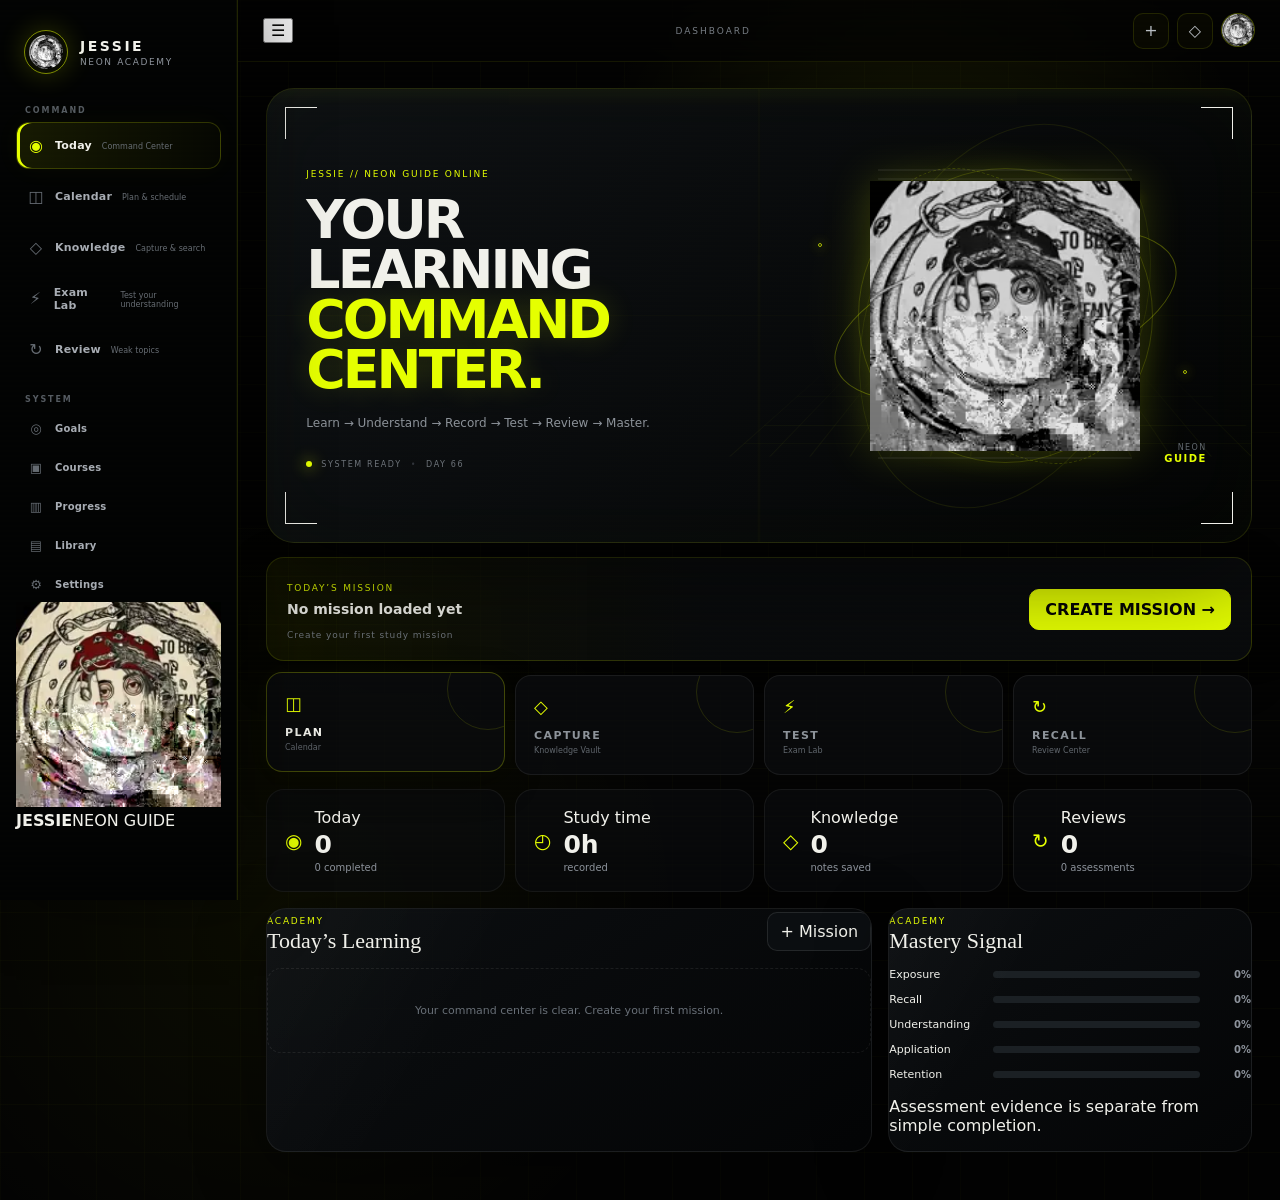
==== commit c12c2436: "Refresh Academy note redesign assets" ====
--- a/academy/index.html
+++ b/academy/index.html
@@ -3,7 +3,7 @@
 <head>
 <meta charset="utf-8"><meta name="viewport" content="width=device-width,initial-scale=1,viewport-fit=cover">
 <meta name="theme-color" content="#050505"><meta name="description" content="JESSIE NEON ACADEMY — personal learning calendar, knowledge vault and exam lab.">
-<title>JESSIE NEON ACADEMY</title><link rel="manifest" href="manifest.json"><link rel="stylesheet" href="styles.css?v=20261001b">
+<title>JESSIE NEON ACADEMY</title><link rel="manifest" href="manifest.json"><link rel="stylesheet" href="styles.css?v=20261001c">
 </head>
 <body>
 <div id="app">
@@ -32,5 +32,5 @@
 <div id="view"><div style="min-height:70vh;display:grid;place-items:center;color:#e5ff00;font:10px ui-monospace,monospace;letter-spacing:.2em">INITIALIZING NEON ACADEMY…</div></div>
 </main></div>
 <div id="toast" class="toast"></div><div id="modal" class="modal"></div>
-<script src="app.js?v=20261001b"></script>
+<script src="app.js?v=20261001c"></script>
 </body></html>
--- a/academy/styles.css
+++ b/academy/styles.css
@@ -218,3 +218,40 @@
   *,*:before,*:after{animation-duration:.001ms!important;animation-iteration-count:1!important;scroll-behavior:auto!important}
 }
 body.reduced-motion *,body.reduced-motion *:before,body.reduced-motion *:after{animation:none!important}
+
+/* =========================================================
+   KNOWLEDGE NOTE — simple capture-first workspace
+   ========================================================= */
+#modal .modal-card:has(.note-compose){width:min(920px,calc(100vw - 28px));max-height:min(88vh,900px);overflow:auto}
+.note-compose{padding:2px 2px 4px}
+.note-compose-intro{margin:0 0 22px;padding:4px 2px 0}
+.note-compose-intro h3{margin:7px 0 7px;font-size:25px;letter-spacing:-.03em;color:#f1f1eb}
+.note-compose-intro p{margin:0;color:#777d84;font-size:11px;line-height:1.6;max-width:650px}
+.note-compose>label:first-of-type{display:block;margin-bottom:18px}
+.note-compose label{display:block;color:#8a9097;font-size:9px;letter-spacing:.1em;text-transform:uppercase}
+.note-compose input,.note-compose textarea,.note-compose select{margin-top:7px}
+.note-compose input[name="title"]{height:48px;font-size:14px;background:rgba(229,255,0,.025);border-color:rgba(229,255,0,.16)}
+.note-core-grid{display:grid;grid-template-columns:1fr 1fr;gap:12px}
+.note-core-grid label{padding:15px;border:1px solid rgba(255,255,255,.065);border-radius:15px;background:rgba(8,10,12,.72)}
+.note-core-grid label span{display:block;color:#e5ff00;font-size:9px;letter-spacing:.14em;font-weight:800}
+.note-core-grid textarea{min-height:125px;border:0;background:transparent;padding:5px 0 0;color:#f1f1eb;resize:vertical;outline:none}
+.note-core-grid textarea:focus{box-shadow:none}
+.note-core-grid label:focus-within{border-color:rgba(229,255,0,.28);box-shadow:0 0 24px rgba(229,255,0,.035)}
+.note-advanced{margin-top:14px;border:1px solid rgba(255,255,255,.06);border-radius:14px;background:rgba(8,10,12,.5)}
+.note-advanced summary{cursor:pointer;list-style:none;padding:13px 15px;color:#777d84;font-size:9px;letter-spacing:.12em;text-transform:uppercase}
+.note-advanced summary::-webkit-details-marker{display:none}
+.note-advanced summary:after{content:'＋';float:right;color:#e5ff00}
+.note-advanced[open] summary:after{content:'−'}
+.note-advanced-grid{display:grid;grid-template-columns:1fr 1fr;gap:12px;padding:0 15px 15px}
+.note-advanced-grid label:nth-child(3){grid-column:1/-1}
+.note-advanced-grid textarea{min-height:90px}
+.note-flow-hint{display:flex;align-items:center;justify-content:center;gap:10px;margin-top:18px;color:#4e545b;font:8px ui-monospace,monospace;letter-spacing:.12em;flex-wrap:wrap}
+.note-flow-hint span:first-child,.note-flow-hint span:last-child{color:#e5ff00}
+.note-flow-hint i{font-style:normal;color:#34393f}
+@media(max-width:650px){
+  #modal .modal-card:has(.note-compose){width:calc(100vw - 16px);max-height:92vh}
+  .note-core-grid,.note-advanced-grid{grid-template-columns:1fr}
+  .note-advanced-grid label:nth-child(3){grid-column:auto}
+  .note-core-grid textarea{min-height:105px}
+  .note-compose-intro h3{font-size:21px}
+}
